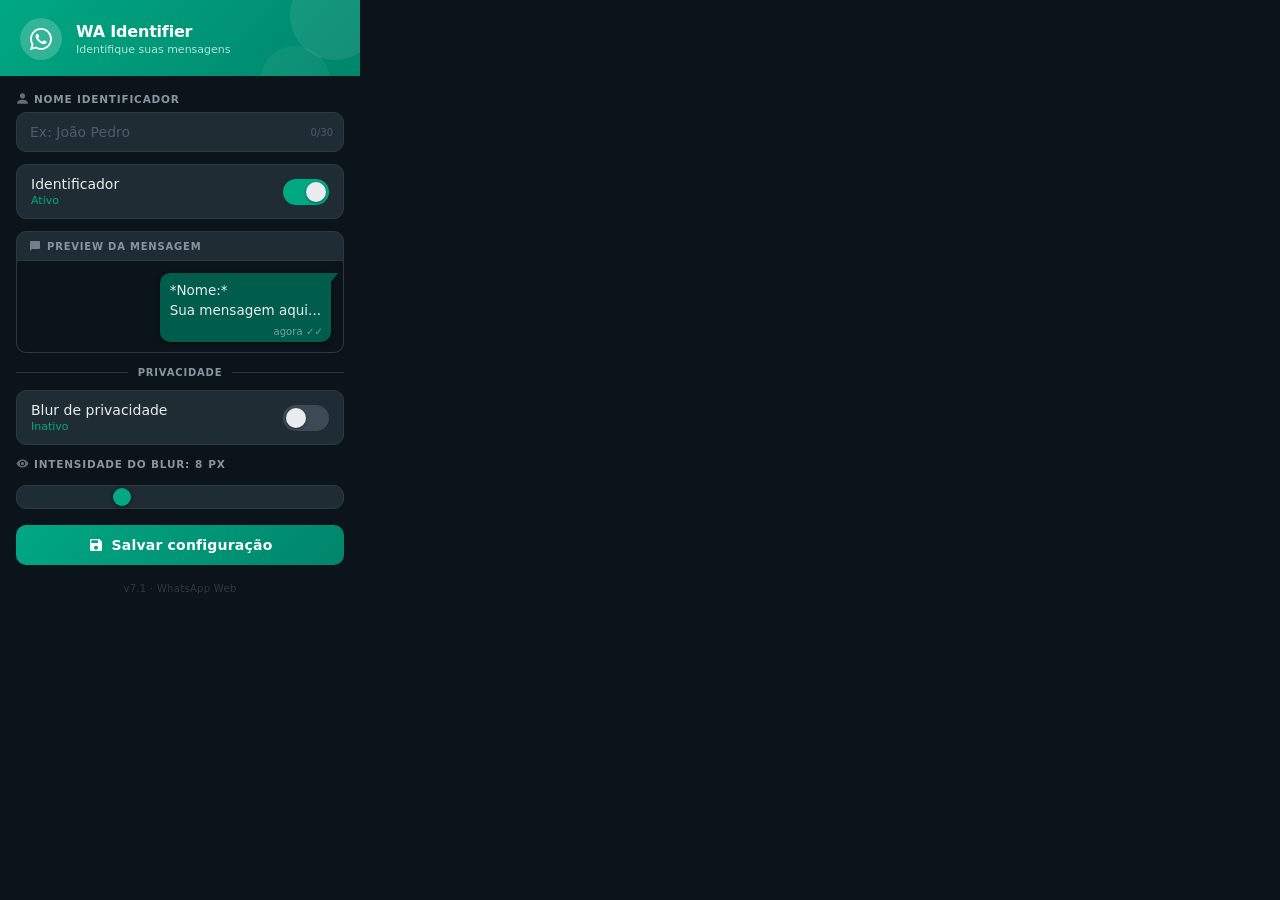
==== extension/popup.html @ ca976768 "Initial commit - WhatsApp Identifier v7.1.0 Chrome extension (WhatsApp Web) and Desktop app (AutoHot" ====
<!DOCTYPE html>
<html lang="pt-BR">
<head>
  <meta charset="UTF-8">
  <meta name="viewport" content="width=device-width, initial-scale=1.0">
  <title>WhatsApp Identifier</title>
  <link rel="stylesheet" href="popup.css">
</head>
<body>
  <div class="container">

    <!-- Header -->
    <div class="header">
      <div class="header-icon">
        <svg viewBox="0 0 24 24" fill="currentColor" xmlns="http://www.w3.org/2000/svg">
          <path d="M17.472 14.382c-.297-.149-1.758-.867-2.03-.967-.273-.099-.471-.148-.67.15-.197.297-.767.966-.94 1.164-.173.199-.347.223-.644.075-.297-.15-1.255-.463-2.39-1.475-.883-.788-1.48-1.761-1.653-2.059-.173-.297-.018-.458.13-.606.134-.133.298-.347.446-.52.149-.174.198-.298.298-.497.099-.198.05-.371-.025-.52-.075-.149-.669-1.612-.916-2.207-.242-.579-.487-.5-.669-.51-.173-.008-.371-.01-.57-.01-.198 0-.52.074-.792.372-.272.297-1.04 1.016-1.04 2.479 0 1.462 1.065 2.875 1.213 3.074.149.198 2.096 3.2 5.077 4.487.709.306 1.262.489 1.694.625.712.227 1.36.195 1.871.118.571-.085 1.758-.719 2.006-1.413.248-.694.248-1.289.173-1.413-.074-.124-.272-.198-.57-.347m-5.421 7.403h-.004a9.87 9.87 0 01-5.031-1.378l-.361-.214-3.741.982.998-3.648-.235-.374a9.86 9.86 0 01-1.51-5.26c.001-5.45 4.436-9.884 9.888-9.884 2.64 0 5.122 1.03 6.988 2.898a9.825 9.825 0 012.893 6.994c-.003 5.45-4.437 9.884-9.885 9.884m8.413-18.297A11.815 11.815 0 0012.05 0C5.495 0 .16 5.335.157 11.892c0 2.096.547 4.142 1.588 5.945L.057 24l6.305-1.654a11.882 11.882 0 005.683 1.448h.005c6.554 0 11.89-5.335 11.893-11.893a11.821 11.821 0 00-3.48-8.413z"/>
        </svg>
      </div>
      <div class="header-text">
        <h1>WA Identifier</h1>
        <p>Identifique suas mensagens</p>
      </div>
    </div>

    <!-- Content -->
    <div class="content">

      <!-- Name input -->
      <div class="field-group">
        <label for="username">
          <svg class="field-icon" viewBox="0 0 24 24" fill="currentColor">
            <path d="M12 12c2.7 0 4.8-2.1 4.8-4.8S14.7 2.4 12 2.4 7.2 4.5 7.2 7.2 9.3 12 12 12zm0 2.4c-3.2 0-9.6 1.6-9.6 4.8v2.4h19.2v-2.4c0-3.2-6.4-4.8-9.6-4.8z"/>
          </svg>
          Nome identificador
        </label>
        <div class="input-wrapper">
          <input
            type="text"
            id="username"
            placeholder="Ex: João Pedro"
            maxlength="30"
            autocomplete="off"
          />
          <span class="char-count" id="charCount">0/30</span>
        </div>
      </div>

      <!-- Toggle -->
      <div class="toggle-card">
        <div class="toggle-info">
          <span class="toggle-title">Identificador</span>
          <span class="toggle-subtitle" id="toggleSubtitle">Ativo</span>
        </div>
        <label class="switch">
          <input type="checkbox" id="toggleActive" checked aria-label="Ativar identificador">
          <span class="slider"></span>
        </label>
      </div>

      <!-- Preview -->
      <div class="preview-section">
        <div class="preview-header">
          <svg class="preview-icon" viewBox="0 0 24 24" fill="currentColor">
            <path d="M20 2H4c-1.1 0-2 .9-2 2v18l4-4h14c1.1 0 2-.9 2-2V4c0-1.1-.9-2-2-2z"/>
          </svg>
          <span class="preview-label">Preview da mensagem</span>
        </div>
        <div class="chat-bubble-wrap" id="chatBubbleWrap">
          <div class="chat-bubble">
            <span id="previewText" class="preview-text">*Nome:* &#10;Sua mensagem aqui...</span>
            <span class="bubble-tail"></span>
            <span class="bubble-time">agora ✓✓</span>
          </div>
        </div>
      </div>

      <!-- Privacy Blur Section -->
      <div class="section-divider">
        <span class="divider-text">Privacidade</span>
      </div>

      <!-- Privacy Toggle -->
      <div class="toggle-card">
        <div class="toggle-info">
          <span class="toggle-title">Blur de privacidade</span>
          <span class="toggle-subtitle" id="privacySubtitle">Inativo</span>
        </div>
        <label class="switch">
          <input type="checkbox" id="togglePrivacy" aria-label="Ativar blur de privacidade">
          <span class="slider"></span>
        </label>
      </div>

      <!-- Blur Intensity -->
      <div class="field-group" id="blurSettings">
        <label>
          <svg class="field-icon" viewBox="0 0 24 24" fill="currentColor">
            <path d="M12 4.5C7 4.5 2.73 7.61 1 12c1.73 4.39 6 7.5 11 7.5s9.27-3.11 11-7.5c-1.73-4.39-6-7.5-11-7.5zM12 17c-2.76 0-5-2.24-5-5s2.24-5 5-5 5 2.24 5 5-2.24 5-5 5zm0-8c-1.66 0-3 1.34-3 3s1.34 3 3 3 3-1.34 3-3-1.34-3-3-3z"/>
          </svg>
          Intensidade do blur: <span id="blurValue">8</span>px
        </label>
        <input type="range" id="blurIntensity" min="2" max="20" value="8" class="range-slider" aria-label="Intensidade do blur">
      </div>

      <!-- Save -->
      <button id="saveBtn" type="button" class="save-btn">
        <svg class="btn-icon" viewBox="0 0 24 24" fill="currentColor">
          <path d="M17 3H5a2 2 0 00-2 2v14a2 2 0 002 2h14a2 2 0 002-2V7l-4-4zm-5 16a3 3 0 110-6 3 3 0 010 6zm3-10H5V5h10v4z"/>
        </svg>
        Salvar configuração
      </button>

      <div id="status" class="status hidden"></div>
    </div>

    <div class="footer">v7.1 · WhatsApp Web</div>
  </div>

  <script src="popup.js"></script>
</body>
</html>
---- extension/popup.css ----
* {
  margin: 0;
  padding: 0;
  box-sizing: border-box;
}

body {
  width: 360px;
  font-family: 'Segoe UI', system-ui, -apple-system, sans-serif;
  background: #0b141a;
  color: #e9edef;
}

/* ── Header ── */
.header {
  display: flex;
  align-items: center;
  gap: 14px;
  padding: 18px 20px 16px;
  background: linear-gradient(135deg, #00a884 0%, #00856b 100%);
  position: relative;
  overflow: hidden;
}

.header::before {
  content: '';
  position: absolute;
  top: -30px;
  right: -20px;
  width: 90px;
  height: 90px;
  background: rgba(255, 255, 255, 0.08);
  border-radius: 50%;
}

.header::after {
  content: '';
  position: absolute;
  bottom: -40px;
  right: 30px;
  width: 70px;
  height: 70px;
  background: rgba(255, 255, 255, 0.05);
  border-radius: 50%;
}

.header-icon {
  width: 42px;
  height: 42px;
  background: rgba(255, 255, 255, 0.2);
  border-radius: 50%;
  display: flex;
  align-items: center;
  justify-content: center;
  flex-shrink: 0;
  -webkit-backdrop-filter: blur(4px);
  backdrop-filter: blur(4px);
}

.header-icon svg {
  width: 22px;
  height: 22px;
  color: #fff;
}

.header-text h1 {
  font-size: 16px;
  font-weight: 700;
  color: #fff;
  letter-spacing: -0.2px;
}

.header-text p {
  font-size: 11px;
  color: rgba(255, 255, 255, 0.72);
  margin-top: 2px;
}

/* ── Content ── */
.content {
  padding: 16px 16px 12px;
}

/* ── Field group ── */
.field-group {
  margin-bottom: 12px;
}

.field-group label {
  display: flex;
  align-items: center;
  gap: 5px;
  font-size: 10.5px;
  font-weight: 600;
  color: #8696a0;
  text-transform: uppercase;
  letter-spacing: 0.8px;
  margin-bottom: 7px;
}

.field-icon {
  width: 13px;
  height: 13px;
  opacity: 0.7;
}

.input-wrapper {
  position: relative;
}

.field-group input {
  width: 100%;
  padding: 11px 46px 11px 13px;
  background: #1f2c34;
  border: 1.5px solid #2a3942;
  border-radius: 10px;
  color: #e9edef;
  font-size: 14px;
  font-family: inherit;
  outline: none;
  transition: border-color 0.2s, box-shadow 0.2s;
}

.field-group input:focus {
  border-color: #00a884;
  box-shadow: 0 0 0 3px rgba(0, 168, 132, 0.15);
}

.field-group input::placeholder {
  color: #4a5e6a;
}

.char-count {
  position: absolute;
  right: 11px;
  top: 50%;
  transform: translateY(-50%);
  font-size: 10px;
  color: #4a5e6a;
  pointer-events: none;
  transition: color 0.2s;
}

.char-count.warn {
  color: #f0ad4e;
}

/* ── Toggle card ── */
.toggle-card {
  display: flex;
  align-items: center;
  justify-content: space-between;
  padding: 11px 14px;
  background: #1f2c34;
  border-radius: 10px;
  margin-bottom: 12px;
  border: 1.5px solid #2a3942;
}

.toggle-info {
  display: flex;
  flex-direction: column;
  gap: 2px;
}

.toggle-title {
  font-size: 14px;
  font-weight: 500;
  color: #e9edef;
}

.toggle-subtitle {
  font-size: 11px;
  color: #00a884;
  transition: color 0.2s;
}

.toggle-subtitle.inactive {
  color: #8696a0;
}

/* ── Switch ── */
.switch {
  position: relative;
  display: inline-block;
  width: 46px;
  height: 26px;
}

.switch input {
  opacity: 0;
  width: 0;
  height: 0;
}

.slider {
  position: absolute;
  cursor: pointer;
  top: 0; left: 0; right: 0; bottom: 0;
  background-color: #3b4a54;
  transition: 0.25s;
  border-radius: 26px;
}

.slider::before {
  position: absolute;
  content: '';
  height: 20px;
  width: 20px;
  left: 3px;
  bottom: 3px;
  background-color: #e9edef;
  transition: 0.25s;
  border-radius: 50%;
  box-shadow: 0 1px 3px rgba(0, 0, 0, 0.4);
}

input:checked + .slider {
  background-color: #00a884;
}

input:checked + .slider::before {
  transform: translateX(20px);
}

/* ── Preview ── */
.preview-section {
  margin-bottom: 14px;
  background: #1f2c34;
  border-radius: 10px;
  overflow: hidden;
  border: 1.5px solid #2a3942;
}

.preview-header {
  display: flex;
  align-items: center;
  gap: 6px;
  padding: 8px 12px;
  border-bottom: 1px solid #2a3942;
}

.preview-icon {
  width: 12px;
  height: 12px;
  color: #8696a0;
  opacity: 0.8;
}

.preview-label {
  font-size: 10px;
  font-weight: 600;
  color: #8696a0;
  text-transform: uppercase;
  letter-spacing: 0.8px;
}

.chat-bubble-wrap {
  padding: 12px 12px 10px;
  background: #0b141a;
  display: flex;
  justify-content: flex-end;
  min-height: 64px;
  transition: opacity 0.2s;
}

.chat-bubble-wrap.inactive {
  opacity: 0.45;
}

.chat-bubble {
  position: relative;
  background: #005c4b;
  border-radius: 10px 0 10px 10px;
  padding: 8px 10px 22px;
  max-width: 88%;
  min-width: 130px;
  box-shadow: 0 1px 4px rgba(0, 0, 0, 0.5);
}

.bubble-tail {
  position: absolute;
  top: 0;
  right: -7px;
  width: 0;
  height: 0;
  border-left: 7px solid #005c4b;
  border-bottom: 9px solid transparent;
}

.preview-text {
  display: block;
  font-size: 13.5px;
  line-height: 1.45;
  color: #e9edef;
  white-space: pre-line;
  word-break: break-word;
}

.bubble-time {
  position: absolute;
  bottom: 5px;
  right: 8px;
  font-size: 10px;
  color: rgba(233, 237, 239, 0.5);
  letter-spacing: 0.1px;
}

/* ── Save button ── */
.save-btn {
  width: 100%;
  padding: 12px;
  background: linear-gradient(135deg, #00a884 0%, #00856b 100%);
  color: #fff;
  border: none;
  border-radius: 10px;
  font-size: 14px;
  font-weight: 600;
  font-family: inherit;
  cursor: pointer;
  transition: opacity 0.2s, transform 0.15s;
  display: flex;
  align-items: center;
  justify-content: center;
  gap: 8px;
  letter-spacing: 0.2px;
}

.save-btn:hover {
  opacity: 0.88;
}

.save-btn:active {
  transform: scale(0.98);
}

.btn-icon {
  width: 16px;
  height: 16px;
}

/* ── Status ── */
.status {
  margin-top: 10px;
  padding: 9px 12px;
  border-radius: 8px;
  font-size: 12px;
  text-align: center;
  background: #1a3a2a;
  color: #00a884;
  font-weight: 500;
  border: 1px solid rgba(0, 168, 132, 0.2);
}

.status.error {
  background: #3a1a1a;
  color: #ff6b6b;
  border-color: rgba(255, 107, 107, 0.2);
}

.hidden {
  display: none;
}

/* ── Section divider ── */
.section-divider {
  display: flex;
  align-items: center;
  margin: 14px 0 12px;
  gap: 10px;
}

.section-divider::before,
.section-divider::after {
  content: '';
  flex: 1;
  height: 1px;
  background: #2a3942;
}

.divider-text {
  font-size: 10px;
  font-weight: 600;
  color: #8696a0;
  text-transform: uppercase;
  letter-spacing: 0.8px;
}

/* ── Compact toggle card ── */
.toggle-card.compact {
  padding: 8px 14px;
  margin-bottom: 10px;
}

.toggle-title.small {
  font-size: 12.5px;
}

.switch.small {
  width: 38px;
  height: 22px;
}

.switch.small .slider::before {
  height: 16px;
  width: 16px;
}

.switch.small input:checked + .slider::before {
  transform: translateX(16px);
}

/* ── Range slider ── */
.range-slider {
  width: 100%;
  height: 4px;
  -webkit-appearance: none;
  appearance: none;
  background: #2a3942;
  border-radius: 2px;
  outline: none;
  margin-top: 8px;
}

.range-slider::-webkit-slider-thumb {
  -webkit-appearance: none;
  appearance: none;
  width: 18px;
  height: 18px;
  border-radius: 50%;
  background: #00a884;
  cursor: pointer;
  box-shadow: 0 1px 4px rgba(0, 0, 0, 0.4);
}

.range-slider::-moz-range-thumb {
  width: 18px;
  height: 18px;
  border-radius: 50%;
  background: #00a884;
  cursor: pointer;
  border: none;
  box-shadow: 0 1px 4px rgba(0, 0, 0, 0.4);
}

/* ── Footer ── */
.footer {
  text-align: center;
  padding: 6px 16px 12px;
  font-size: 10px;
  color: #2a3942;
  letter-spacing: 0.3px;
}
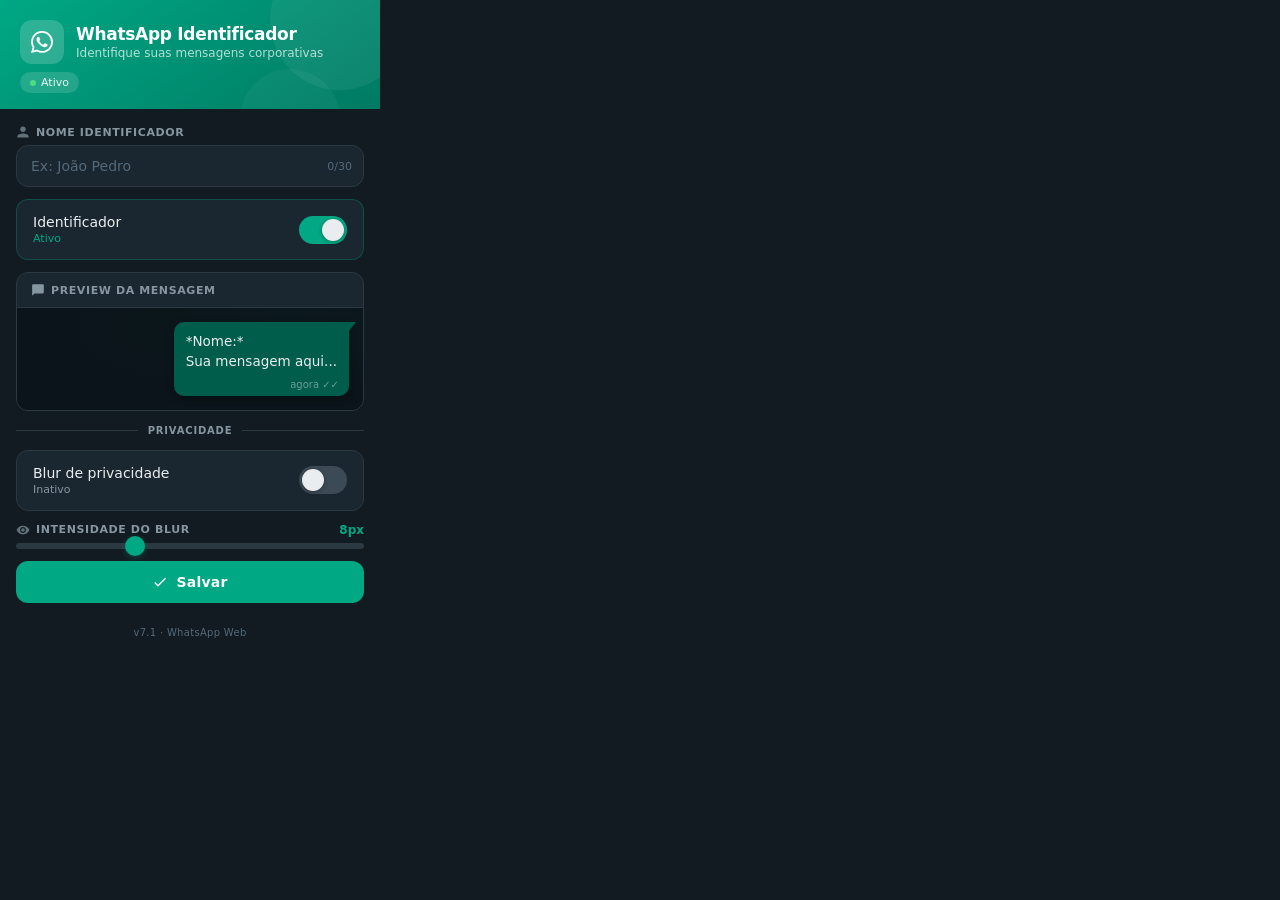
==== commit f4267b87: "UI redesign: modern interface for Desktop v4.0 and Chrome v7.2.0 - Redesigned Chrome extension popup" ====
--- a/extension/popup.html
+++ b/extension/popup.html
@@ -3,7 +3,7 @@
 <head>
   <meta charset="UTF-8">
   <meta name="viewport" content="width=device-width, initial-scale=1.0">
-  <title>WhatsApp Identifier</title>
+  <title>WhatsApp Identificador</title>
   <link rel="stylesheet" href="popup.css">
 </head>
 <body>
@@ -11,14 +11,20 @@
 
     <!-- Header -->
     <div class="header">
-      <div class="header-icon">
-        <svg viewBox="0 0 24 24" fill="currentColor" xmlns="http://www.w3.org/2000/svg">
-          <path d="M17.472 14.382c-.297-.149-1.758-.867-2.03-.967-.273-.099-.471-.148-.67.15-.197.297-.767.966-.94 1.164-.173.199-.347.223-.644.075-.297-.15-1.255-.463-2.39-1.475-.883-.788-1.48-1.761-1.653-2.059-.173-.297-.018-.458.13-.606.134-.133.298-.347.446-.52.149-.174.198-.298.298-.497.099-.198.05-.371-.025-.52-.075-.149-.669-1.612-.916-2.207-.242-.579-.487-.5-.669-.51-.173-.008-.371-.01-.57-.01-.198 0-.52.074-.792.372-.272.297-1.04 1.016-1.04 2.479 0 1.462 1.065 2.875 1.213 3.074.149.198 2.096 3.2 5.077 4.487.709.306 1.262.489 1.694.625.712.227 1.36.195 1.871.118.571-.085 1.758-.719 2.006-1.413.248-.694.248-1.289.173-1.413-.074-.124-.272-.198-.57-.347m-5.421 7.403h-.004a9.87 9.87 0 01-5.031-1.378l-.361-.214-3.741.982.998-3.648-.235-.374a9.86 9.86 0 01-1.51-5.26c.001-5.45 4.436-9.884 9.888-9.884 2.64 0 5.122 1.03 6.988 2.898a9.825 9.825 0 012.893 6.994c-.003 5.45-4.437 9.884-9.885 9.884m8.413-18.297A11.815 11.815 0 0012.05 0C5.495 0 .16 5.335.157 11.892c0 2.096.547 4.142 1.588 5.945L.057 24l6.305-1.654a11.882 11.882 0 005.683 1.448h.005c6.554 0 11.89-5.335 11.893-11.893a11.821 11.821 0 00-3.48-8.413z"/>
-        </svg>
+      <div class="header-top">
+        <div class="header-icon">
+          <svg viewBox="0 0 24 24" fill="currentColor" xmlns="http://www.w3.org/2000/svg">
+            <path d="M17.472 14.382c-.297-.149-1.758-.867-2.03-.967-.273-.099-.471-.148-.67.15-.197.297-.767.966-.94 1.164-.173.199-.347.223-.644.075-.297-.15-1.255-.463-2.39-1.475-.883-.788-1.48-1.761-1.653-2.059-.173-.297-.018-.458.13-.606.134-.133.298-.347.446-.52.149-.174.198-.298.298-.497.099-.198.05-.371-.025-.52-.075-.149-.669-1.612-.916-2.207-.242-.579-.487-.5-.669-.51-.173-.008-.371-.01-.57-.01-.198 0-.52.074-.792.372-.272.297-1.04 1.016-1.04 2.479 0 1.462 1.065 2.875 1.213 3.074.149.198 2.096 3.2 5.077 4.487.709.306 1.262.489 1.694.625.712.227 1.36.195 1.871.118.571-.085 1.758-.719 2.006-1.413.248-.694.248-1.289.173-1.413-.074-.124-.272-.198-.57-.347m-5.421 7.403h-.004a9.87 9.87 0 01-5.031-1.378l-.361-.214-3.741.982.998-3.648-.235-.374a9.86 9.86 0 01-1.51-5.26c.001-5.45 4.436-9.884 9.888-9.884 2.64 0 5.122 1.03 6.988 2.898a9.825 9.825 0 012.893 6.994c-.003 5.45-4.437 9.884-9.885 9.884m8.413-18.297A11.815 11.815 0 0012.05 0C5.495 0 .16 5.335.157 11.892c0 2.096.547 4.142 1.588 5.945L.057 24l6.305-1.654a11.882 11.882 0 005.683 1.448h.005c6.554 0 11.89-5.335 11.893-11.893a11.821 11.821 0 00-3.48-8.413z"/>
+          </svg>
+        </div>
+        <div class="header-text">
+          <h1>WhatsApp Identificador</h1>
+          <p>Identifique suas mensagens corporativas</p>
+        </div>
       </div>
-      <div class="header-text">
-        <h1>WA Identifier</h1>
-        <p>Identifique suas mensagens</p>
+      <div class="header-badge">
+        <span class="dot" id="statusDot"></span>
+        <span id="headerStatus">Ativo</span>
       </div>
     </div>
 
@@ -27,8 +33,8 @@
 
       <!-- Name input -->
       <div class="field-group">
-        <label for="username">
-          <svg class="field-icon" viewBox="0 0 24 24" fill="currentColor">
+        <label class="section-label" for="username">
+          <svg viewBox="0 0 24 24" fill="currentColor">
             <path d="M12 12c2.7 0 4.8-2.1 4.8-4.8S14.7 2.4 12 2.4 7.2 4.5 7.2 7.2 9.3 12 12 12zm0 2.4c-3.2 0-9.6 1.6-9.6 4.8v2.4h19.2v-2.4c0-3.2-6.4-4.8-9.6-4.8z"/>
           </svg>
           Nome identificador
@@ -37,7 +43,7 @@
           <input
             type="text"
             id="username"
-            placeholder="Ex: João Pedro"
+            placeholder="Ex: Jo&#227;o Pedro"
             maxlength="30"
             autocomplete="off"
           />
@@ -69,7 +75,7 @@
           <div class="chat-bubble">
             <span id="previewText" class="preview-text">*Nome:* &#10;Sua mensagem aqui...</span>
             <span class="bubble-tail"></span>
-            <span class="bubble-time">agora ✓✓</span>
+            <span class="bubble-time">agora &#10003;&#10003;</span>
           </div>
         </div>
       </div>
@@ -83,7 +89,7 @@
       <div class="toggle-card">
         <div class="toggle-info">
           <span class="toggle-title">Blur de privacidade</span>
-          <span class="toggle-subtitle" id="privacySubtitle">Inativo</span>
+          <span class="toggle-subtitle inactive" id="privacySubtitle">Inativo</span>
         </div>
         <label class="switch">
           <input type="checkbox" id="togglePrivacy" aria-label="Ativar blur de privacidade">
@@ -93,21 +99,22 @@
 
       <!-- Blur Intensity -->
       <div class="field-group" id="blurSettings">
-        <label>
-          <svg class="field-icon" viewBox="0 0 24 24" fill="currentColor">
+        <div class="blur-label">
+          <svg viewBox="0 0 24 24" fill="currentColor">
             <path d="M12 4.5C7 4.5 2.73 7.61 1 12c1.73 4.39 6 7.5 11 7.5s9.27-3.11 11-7.5c-1.73-4.39-6-7.5-11-7.5zM12 17c-2.76 0-5-2.24-5-5s2.24-5 5-5 5 2.24 5 5-2.24 5-5 5zm0-8c-1.66 0-3 1.34-3 3s1.34 3 3 3 3-1.34 3-3-1.34-3-3-3z"/>
           </svg>
-          Intensidade do blur: <span id="blurValue">8</span>px
-        </label>
+          Intensidade do blur
+          <span id="blurValue">8px</span>
+        </div>
         <input type="range" id="blurIntensity" min="2" max="20" value="8" class="range-slider" aria-label="Intensidade do blur">
       </div>
 
       <!-- Save -->
       <button id="saveBtn" type="button" class="save-btn">
         <svg class="btn-icon" viewBox="0 0 24 24" fill="currentColor">
-          <path d="M17 3H5a2 2 0 00-2 2v14a2 2 0 002 2h14a2 2 0 002-2V7l-4-4zm-5 16a3 3 0 110-6 3 3 0 010 6zm3-10H5V5h10v4z"/>
+          <path d="M9 16.17L4.83 12l-1.42 1.41L9 19 21 7l-1.41-1.41z"/>
         </svg>
-        Salvar configuração
+        Salvar
       </button>
 
       <div id="status" class="status hidden"></div>
--- a/extension/popup.css
+++ b/extension/popup.css
@@ -1,60 +1,114 @@
+/* ── Reset ── */
 * {
   margin: 0;
   padding: 0;
   box-sizing: border-box;
 }
 
+:root {
+  /* Surface */
+  --bg-primary: #111B21;
+  --bg-secondary: #1A2730;
+  --bg-tertiary: #0B141A;
+  --bg-elevated: #233040;
+
+  /* Brand */
+  --green-primary: #00A884;
+  --green-hover: #00C49A;
+  --green-subtle: rgba(0, 168, 132, 0.12);
+  --green-bubble: #005C4B;
+
+  /* Text */
+  --text-primary: #E9EDEF;
+  --text-secondary: #8696A0;
+  --text-muted: #54697A;
+
+  /* Border */
+  --border: #2A3942;
+  --border-focus: #00A884;
+
+  /* Feedback */
+  --error-bg: #3A1A1A;
+  --error-fg: #FF6B6B;
+  --error-border: rgba(255, 107, 107, 0.2);
+  --success-bg: rgba(0, 168, 132, 0.1);
+  --success-border: rgba(0, 168, 132, 0.2);
+
+  /* Spacing */
+  --space-xs: 4px;
+  --space-sm: 8px;
+  --space-md: 12px;
+  --space-lg: 16px;
+  --space-xl: 20px;
+  --space-2xl: 24px;
+
+  /* Radius */
+  --radius-sm: 8px;
+  --radius-md: 12px;
+  --radius-lg: 16px;
+  --radius-full: 9999px;
+
+  /* Typography */
+  --font: 'Segoe UI', system-ui, -apple-system, sans-serif;
+}
+
 body {
-  width: 360px;
-  font-family: 'Segoe UI', system-ui, -apple-system, sans-serif;
-  background: #0b141a;
-  color: #e9edef;
+  width: 380px;
+  font-family: var(--font);
+  background: var(--bg-primary);
+  color: var(--text-primary);
+  -webkit-font-smoothing: antialiased;
 }
 
 /* ── Header ── */
 .header {
-  display: flex;
-  align-items: center;
-  gap: 14px;
-  padding: 18px 20px 16px;
-  background: linear-gradient(135deg, #00a884 0%, #00856b 100%);
   position: relative;
+  padding: var(--space-xl) var(--space-xl) var(--space-lg);
+  background: linear-gradient(145deg, #00A884 0%, #007A63 100%);
   overflow: hidden;
 }
 
 .header::before {
   content: '';
   position: absolute;
-  top: -30px;
-  right: -20px;
-  width: 90px;
-  height: 90px;
-  background: rgba(255, 255, 255, 0.08);
+  top: -50px;
+  right: -30px;
+  width: 140px;
+  height: 140px;
+  background: rgba(255, 255, 255, 0.06);
   border-radius: 50%;
+  pointer-events: none;
 }
 
 .header::after {
   content: '';
   position: absolute;
-  bottom: -40px;
-  right: 30px;
-  width: 70px;
-  height: 70px;
-  background: rgba(255, 255, 255, 0.05);
+  bottom: -60px;
+  right: 40px;
+  width: 100px;
+  height: 100px;
+  background: rgba(255, 255, 255, 0.04);
   border-radius: 50%;
+  pointer-events: none;
+}
+
+.header-top {
+  display: flex;
+  align-items: center;
+  gap: var(--space-md);
 }
 
 .header-icon {
-  width: 42px;
-  height: 42px;
-  background: rgba(255, 255, 255, 0.2);
-  border-radius: 50%;
+  width: 44px;
+  height: 44px;
+  background: rgba(255, 255, 255, 0.18);
+  border-radius: var(--radius-md);
   display: flex;
   align-items: center;
   justify-content: center;
   flex-shrink: 0;
-  -webkit-backdrop-filter: blur(4px);
-  backdrop-filter: blur(4px);
+  backdrop-filter: blur(8px);
+  -webkit-backdrop-filter: blur(8px);
 }
 
 .header-icon svg {
@@ -63,86 +117,130 @@
   color: #fff;
 }
 
+.header-text {
+  flex: 1;
+}
+
 .header-text h1 {
-  font-size: 16px;
+  font-size: 17px;
   font-weight: 700;
   color: #fff;
-  letter-spacing: -0.2px;
+  letter-spacing: -0.3px;
+  line-height: 1.2;
 }
 
 .header-text p {
+  font-size: 12px;
+  color: rgba(255, 255, 255, 0.7);
+  margin-top: 2px;
+  font-weight: 400;
+}
+
+.header-badge {
+  display: inline-flex;
+  align-items: center;
+  gap: 5px;
+  margin-top: var(--space-sm);
+  padding: 4px 10px;
+  background: rgba(255, 255, 255, 0.14);
+  border-radius: var(--radius-full);
   font-size: 11px;
-  color: rgba(255, 255, 255, 0.72);
-  margin-top: 2px;
+  color: rgba(255, 255, 255, 0.9);
+  font-weight: 500;
+  backdrop-filter: blur(4px);
+  -webkit-backdrop-filter: blur(4px);
+}
+
+.header-badge .dot {
+  width: 6px;
+  height: 6px;
+  background: #4ADE80;
+  border-radius: 50%;
+  display: inline-block;
 }
 
 /* ── Content ── */
 .content {
-  padding: 16px 16px 12px;
+  padding: var(--space-lg);
+  display: flex;
+  flex-direction: column;
+  gap: var(--space-md);
+}
+
+/* ── Section label ── */
+.section-label {
+  display: flex;
+  align-items: center;
+  gap: 6px;
+  font-size: 11px;
+  font-weight: 600;
+  color: var(--text-secondary);
+  text-transform: uppercase;
+  letter-spacing: 0.6px;
+}
+
+.section-label svg {
+  width: 14px;
+  height: 14px;
+  opacity: 0.7;
 }
 
 /* ── Field group ── */
 .field-group {
-  margin-bottom: 12px;
-}
-
-.field-group label {
-  display: flex;
-  align-items: center;
-  gap: 5px;
-  font-size: 10.5px;
-  font-weight: 600;
-  color: #8696a0;
-  text-transform: uppercase;
-  letter-spacing: 0.8px;
-  margin-bottom: 7px;
-}
-
-.field-icon {
-  width: 13px;
-  height: 13px;
-  opacity: 0.7;
+  display: flex;
+  flex-direction: column;
+  gap: 6px;
 }
 
 .input-wrapper {
   position: relative;
 }
 
-.field-group input {
+.field-group input[type="text"] {
   width: 100%;
-  padding: 11px 46px 11px 13px;
-  background: #1f2c34;
-  border: 1.5px solid #2a3942;
-  border-radius: 10px;
-  color: #e9edef;
+  padding: 12px 50px 12px 14px;
+  background: var(--bg-secondary);
+  border: 1.5px solid var(--border);
+  border-radius: var(--radius-md);
+  color: var(--text-primary);
   font-size: 14px;
   font-family: inherit;
   outline: none;
-  transition: border-color 0.2s, box-shadow 0.2s;
-}
-
-.field-group input:focus {
-  border-color: #00a884;
-  box-shadow: 0 0 0 3px rgba(0, 168, 132, 0.15);
-}
-
-.field-group input::placeholder {
-  color: #4a5e6a;
+  transition: border-color 0.2s ease, box-shadow 0.2s ease;
+}
+
+.field-group input[type="text"]:focus {
+  border-color: var(--border-focus);
+  box-shadow: 0 0 0 3px var(--green-subtle);
+}
+
+.field-group input[type="text"]::placeholder {
+  color: var(--text-muted);
 }
 
 .char-count {
   position: absolute;
-  right: 11px;
+  right: 12px;
   top: 50%;
   transform: translateY(-50%);
-  font-size: 10px;
-  color: #4a5e6a;
+  font-size: 11px;
+  color: var(--text-muted);
   pointer-events: none;
+  font-weight: 500;
+  font-variant-numeric: tabular-nums;
   transition: color 0.2s;
 }
 
 .char-count.warn {
-  color: #f0ad4e;
+  color: #F59E0B;
+}
+
+/* ── Card (toggle, preview container) ── */
+.card {
+  background: var(--bg-secondary);
+  border: 1.5px solid var(--border);
+  border-radius: var(--radius-md);
+  overflow: hidden;
 }
 
 /* ── Toggle card ── */
@@ -150,11 +248,15 @@
   display: flex;
   align-items: center;
   justify-content: space-between;
-  padding: 11px 14px;
-  background: #1f2c34;
-  border-radius: 10px;
-  margin-bottom: 12px;
-  border: 1.5px solid #2a3942;
+  padding: 14px 16px;
+  background: var(--bg-secondary);
+  border-radius: var(--radius-md);
+  border: 1.5px solid var(--border);
+  transition: border-color 0.2s;
+}
+
+.toggle-card:has(input:checked) {
+  border-color: rgba(0, 168, 132, 0.3);
 }
 
 .toggle-info {
@@ -166,25 +268,27 @@
 .toggle-title {
   font-size: 14px;
   font-weight: 500;
-  color: #e9edef;
+  color: var(--text-primary);
 }
 
 .toggle-subtitle {
   font-size: 11px;
-  color: #00a884;
+  font-weight: 500;
+  color: var(--green-primary);
   transition: color 0.2s;
 }
 
 .toggle-subtitle.inactive {
-  color: #8696a0;
+  color: var(--text-secondary);
 }
 
 /* ── Switch ── */
 .switch {
   position: relative;
   display: inline-block;
-  width: 46px;
-  height: 26px;
+  width: 48px;
+  height: 28px;
+  flex-shrink: 0;
 }
 
 .switch input {
@@ -196,86 +300,94 @@
 .slider {
   position: absolute;
   cursor: pointer;
-  top: 0; left: 0; right: 0; bottom: 0;
-  background-color: #3b4a54;
-  transition: 0.25s;
-  border-radius: 26px;
+  top: 0;
+  left: 0;
+  right: 0;
+  bottom: 0;
+  background-color: #3B4A54;
+  transition: background-color 0.25s ease;
+  border-radius: var(--radius-full);
 }
 
 .slider::before {
   position: absolute;
   content: '';
-  height: 20px;
-  width: 20px;
+  height: 22px;
+  width: 22px;
   left: 3px;
   bottom: 3px;
-  background-color: #e9edef;
-  transition: 0.25s;
+  background-color: var(--text-primary);
+  transition: transform 0.25s ease;
   border-radius: 50%;
-  box-shadow: 0 1px 3px rgba(0, 0, 0, 0.4);
+  box-shadow: 0 1px 4px rgba(0, 0, 0, 0.3);
 }
 
 input:checked + .slider {
-  background-color: #00a884;
+  background-color: var(--green-primary);
 }
 
 input:checked + .slider::before {
   transform: translateX(20px);
 }
 
+input:focus-visible + .slider {
+  outline: 2px solid var(--green-primary);
+  outline-offset: 2px;
+}
+
 /* ── Preview ── */
 .preview-section {
-  margin-bottom: 14px;
-  background: #1f2c34;
-  border-radius: 10px;
+  background: var(--bg-secondary);
+  border-radius: var(--radius-md);
   overflow: hidden;
-  border: 1.5px solid #2a3942;
+  border: 1.5px solid var(--border);
 }
 
 .preview-header {
   display: flex;
   align-items: center;
   gap: 6px;
-  padding: 8px 12px;
-  border-bottom: 1px solid #2a3942;
+  padding: 10px 14px;
+  border-bottom: 1px solid var(--border);
 }
 
 .preview-icon {
-  width: 12px;
-  height: 12px;
-  color: #8696a0;
-  opacity: 0.8;
+  width: 14px;
+  height: 14px;
+  color: var(--text-secondary);
 }
 
 .preview-label {
-  font-size: 10px;
+  font-size: 11px;
   font-weight: 600;
-  color: #8696a0;
+  color: var(--text-secondary);
   text-transform: uppercase;
-  letter-spacing: 0.8px;
+  letter-spacing: 0.6px;
 }
 
 .chat-bubble-wrap {
-  padding: 12px 12px 10px;
-  background: #0b141a;
+  padding: 14px;
+  background:
+    radial-gradient(ellipse at 80% 20%, rgba(0, 168, 132, 0.03), transparent 60%),
+    var(--bg-tertiary);
   display: flex;
   justify-content: flex-end;
-  min-height: 64px;
-  transition: opacity 0.2s;
+  min-height: 72px;
+  transition: opacity 0.25s ease;
 }
 
 .chat-bubble-wrap.inactive {
-  opacity: 0.45;
+  opacity: 0.4;
 }
 
 .chat-bubble {
   position: relative;
-  background: #005c4b;
+  background: var(--green-bubble);
   border-radius: 10px 0 10px 10px;
-  padding: 8px 10px 22px;
-  max-width: 88%;
-  min-width: 130px;
-  box-shadow: 0 1px 4px rgba(0, 0, 0, 0.5);
+  padding: 9px 12px 24px;
+  max-width: 85%;
+  min-width: 140px;
+  box-shadow: 0 2px 8px rgba(0, 0, 0, 0.3);
 }
 
 .bubble-tail {
@@ -284,90 +396,34 @@
   right: -7px;
   width: 0;
   height: 0;
-  border-left: 7px solid #005c4b;
+  border-left: 7px solid var(--green-bubble);
   border-bottom: 9px solid transparent;
 }
 
 .preview-text {
   display: block;
   font-size: 13.5px;
-  line-height: 1.45;
-  color: #e9edef;
+  line-height: 1.5;
+  color: var(--text-primary);
   white-space: pre-line;
   word-break: break-word;
 }
 
 .bubble-time {
   position: absolute;
-  bottom: 5px;
-  right: 8px;
+  bottom: 6px;
+  right: 10px;
   font-size: 10px;
-  color: rgba(233, 237, 239, 0.5);
-  letter-spacing: 0.1px;
-}
-
-/* ── Save button ── */
-.save-btn {
-  width: 100%;
-  padding: 12px;
-  background: linear-gradient(135deg, #00a884 0%, #00856b 100%);
-  color: #fff;
-  border: none;
-  border-radius: 10px;
-  font-size: 14px;
-  font-weight: 600;
-  font-family: inherit;
-  cursor: pointer;
-  transition: opacity 0.2s, transform 0.15s;
-  display: flex;
-  align-items: center;
-  justify-content: center;
-  gap: 8px;
-  letter-spacing: 0.2px;
-}
-
-.save-btn:hover {
-  opacity: 0.88;
-}
-
-.save-btn:active {
-  transform: scale(0.98);
-}
-
-.btn-icon {
-  width: 16px;
-  height: 16px;
-}
-
-/* ── Status ── */
-.status {
-  margin-top: 10px;
-  padding: 9px 12px;
-  border-radius: 8px;
-  font-size: 12px;
-  text-align: center;
-  background: #1a3a2a;
-  color: #00a884;
-  font-weight: 500;
-  border: 1px solid rgba(0, 168, 132, 0.2);
-}
-
-.status.error {
-  background: #3a1a1a;
-  color: #ff6b6b;
-  border-color: rgba(255, 107, 107, 0.2);
-}
-
-.hidden {
-  display: none;
+  color: rgba(233, 237, 239, 0.45);
+  font-variant-numeric: tabular-nums;
 }
 
 /* ── Section divider ── */
 .section-divider {
   display: flex;
   align-items: center;
-  margin: 14px 0 12px;
   gap: 10px;
+  padding: 2px 0;
 }
 
 .section-divider::before,
@@ -375,79 +431,189 @@
   content: '';
   flex: 1;
   height: 1px;
-  background: #2a3942;
+  background: var(--border);
 }
 
 .divider-text {
   font-size: 10px;
   font-weight: 600;
-  color: #8696a0;
+  color: var(--text-secondary);
   text-transform: uppercase;
   letter-spacing: 0.8px;
 }
 
-/* ── Compact toggle card ── */
-.toggle-card.compact {
-  padding: 8px 14px;
-  margin-bottom: 10px;
-}
-
-.toggle-title.small {
-  font-size: 12.5px;
-}
-
-.switch.small {
-  width: 38px;
-  height: 22px;
-}
-
-.switch.small .slider::before {
-  height: 16px;
-  width: 16px;
-}
-
-.switch.small input:checked + .slider::before {
-  transform: translateX(16px);
+/* ── Blur settings ── */
+.blur-field {
+  display: flex;
+  flex-direction: column;
+  gap: 8px;
+}
+
+.blur-label {
+  display: flex;
+  align-items: center;
+  gap: 6px;
+  font-size: 11px;
+  font-weight: 600;
+  color: var(--text-secondary);
+  text-transform: uppercase;
+  letter-spacing: 0.6px;
+}
+
+.blur-label svg {
+  width: 14px;
+  height: 14px;
+  opacity: 0.7;
+}
+
+.blur-label span {
+  margin-left: auto;
+  font-size: 12px;
+  font-weight: 600;
+  color: var(--green-primary);
+  text-transform: none;
+  letter-spacing: 0;
+  font-variant-numeric: tabular-nums;
 }
 
 /* ── Range slider ── */
 .range-slider {
   width: 100%;
-  height: 4px;
+  height: 6px;
   -webkit-appearance: none;
   appearance: none;
-  background: #2a3942;
-  border-radius: 2px;
+  background: var(--border);
+  border-radius: 3px;
   outline: none;
-  margin-top: 8px;
+  cursor: pointer;
 }
 
 .range-slider::-webkit-slider-thumb {
   -webkit-appearance: none;
   appearance: none;
-  width: 18px;
-  height: 18px;
+  width: 20px;
+  height: 20px;
   border-radius: 50%;
-  background: #00a884;
+  background: var(--green-primary);
   cursor: pointer;
-  box-shadow: 0 1px 4px rgba(0, 0, 0, 0.4);
+  box-shadow: 0 2px 6px rgba(0, 168, 132, 0.3);
+  transition: transform 0.15s ease, box-shadow 0.15s ease;
+}
+
+.range-slider::-webkit-slider-thumb:hover {
+  transform: scale(1.1);
+  box-shadow: 0 2px 10px rgba(0, 168, 132, 0.5);
+}
+
+.range-slider::-webkit-slider-thumb:active {
+  transform: scale(0.95);
 }
 
 .range-slider::-moz-range-thumb {
-  width: 18px;
-  height: 18px;
+  width: 20px;
+  height: 20px;
   border-radius: 50%;
-  background: #00a884;
+  background: var(--green-primary);
   cursor: pointer;
   border: none;
-  box-shadow: 0 1px 4px rgba(0, 0, 0, 0.4);
+  box-shadow: 0 2px 6px rgba(0, 168, 132, 0.3);
+}
+
+.range-slider:focus-visible::-webkit-slider-thumb {
+  outline: 2px solid var(--green-primary);
+  outline-offset: 2px;
+}
+
+/* ── Save button ── */
+.save-btn {
+  width: 100%;
+  padding: 13px 16px;
+  background: var(--green-primary);
+  color: #fff;
+  border: none;
+  border-radius: var(--radius-md);
+  font-size: 14px;
+  font-weight: 600;
+  font-family: inherit;
+  cursor: pointer;
+  transition: background-color 0.2s ease, transform 0.15s ease, box-shadow 0.2s ease;
+  display: flex;
+  align-items: center;
+  justify-content: center;
+  gap: 8px;
+  letter-spacing: 0.2px;
+  position: relative;
+  overflow: hidden;
+}
+
+.save-btn:hover {
+  background: var(--green-hover);
+  box-shadow: 0 4px 16px rgba(0, 168, 132, 0.25);
+}
+
+.save-btn:active {
+  transform: scale(0.98);
+}
+
+.save-btn:focus-visible {
+  outline: 2px solid var(--green-primary);
+  outline-offset: 2px;
+}
+
+.btn-icon {
+  width: 16px;
+  height: 16px;
+}
+
+/* ── Status ── */
+.status {
+  padding: 10px 14px;
+  border-radius: var(--radius-sm);
+  font-size: 12px;
+  font-weight: 500;
+  text-align: center;
+  background: var(--success-bg);
+  color: var(--green-primary);
+  border: 1px solid var(--success-border);
+  animation: statusIn 0.2s ease;
+}
+
+.status.error {
+  background: var(--error-bg);
+  color: var(--error-fg);
+  border-color: var(--error-border);
+}
+
+.hidden {
+  display: none;
+}
+
+@keyframes statusIn {
+  from {
+    opacity: 0;
+    transform: translateY(-4px);
+  }
+  to {
+    opacity: 1;
+    transform: translateY(0);
+  }
 }
 
 /* ── Footer ── */
 .footer {
   text-align: center;
-  padding: 6px 16px 12px;
+  padding: 8px var(--space-lg) 14px;
   font-size: 10px;
-  color: #2a3942;
+  color: var(--text-muted);
   letter-spacing: 0.3px;
 }
+
+/* ── Transitions ── */
+@media (prefers-reduced-motion: reduce) {
+  *,
+  *::before,
+  *::after {
+    animation-duration: 0.01ms !important;
+    transition-duration: 0.01ms !important;
+  }
+}
